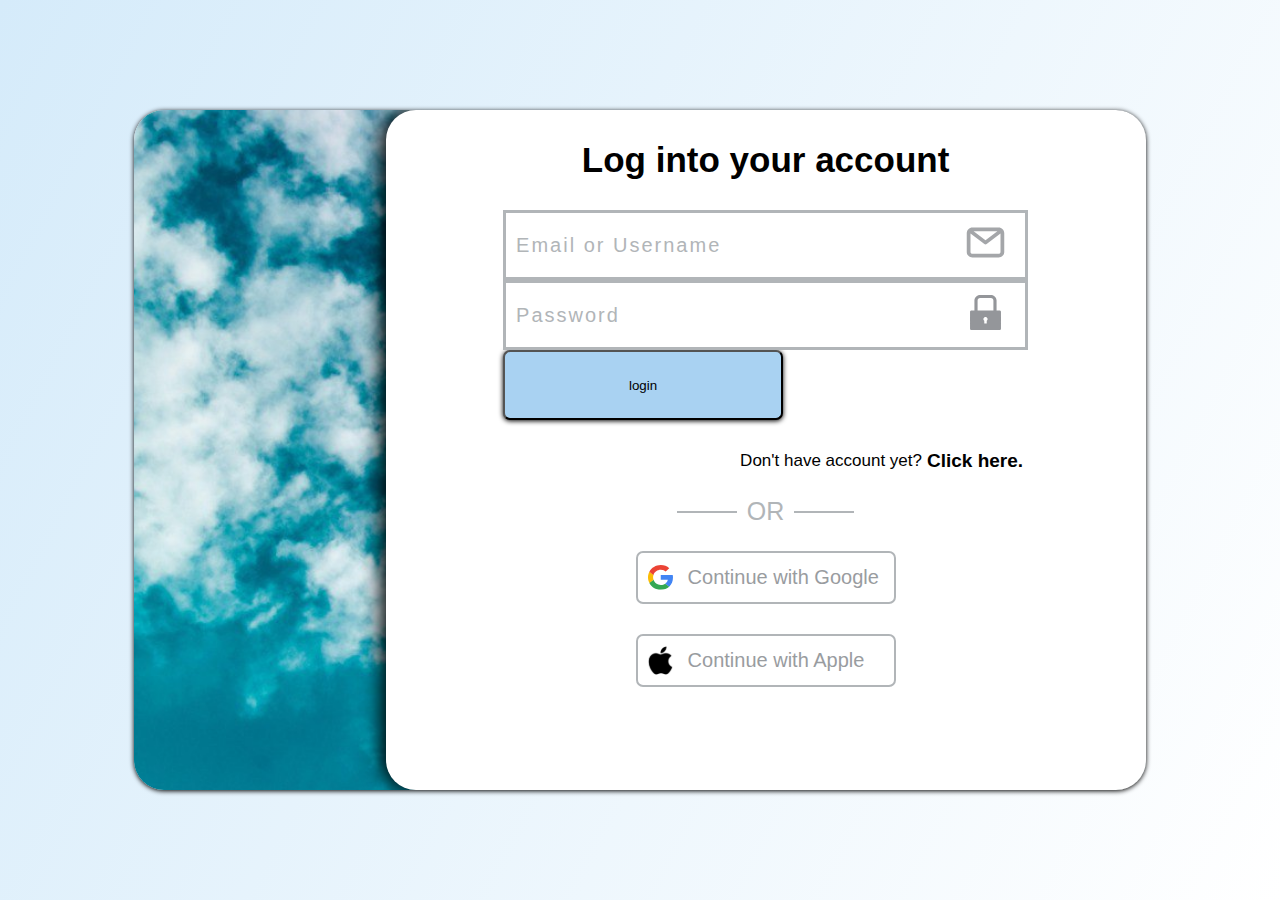
==== public/html/login.html @ 2d3652a4 "init commit" ====
<!doctype html>
<html lang="en-US">

<head>
    <meta charset="utf-8" />
    <meta name="viewport" content="width=device-width, initial-scale=1.0">

    <title>My page title</title>
    <link rel="preconnect" href="https://fonts.googleapis.com">
    <link rel="preconnect" href="https://fonts.gstatic.com" crossorigin>
    <link href="https://fonts.googleapis.com/css2?family=Inter:wght@100;200;300;400;500;600;700;800;900&display=swap" rel="stylesheet">    
    <link href="/public/css/login.css" rel="stylesheet" />
    <link href="/public/css/global.css" rel="stylesheet" />
</head>

<body>


    <!-- <div class="ref-parent">
        <img class="ref-image" src="../temp/sketch/1.jpg" alt="">
    </div> -->

    <div class="root">
        <div class="root-content">
            <div class="login-section-panel">
                <img class="login-bg" src="/public/img/login-bg.jpg" alt="">

                <div class="login-panel">
                    <div class="log-into-label">
                        <span>Log into your account</span>
                    </div>

                    <form action="/login" method="post">
                        <div class="username">
                            <input type="email" name="email" id="email" placeholder="Email or Username">
                            <img src="/public/img/icon-letter.svg" alt="">
                        </div>

                        <div class="password">
                            <input type="password" name="password" id="password" placeholder="Password">
                            <img src="/public/img/icon-lock.svg" alt="">
                        </div>

                        <div>
                            <input class="login-btn" type="submit" value="login">
                        </div>
                    </form>

                    <div class="no-account">
                        <span class="label">Don't have account yet?</span>
                        <a class="register-btn" href="registration">Click here.</a>
                    </div>

                    <div class="or">
                        <span class="line"></span>
                        <span class="label">OR</span>
                        <span class="line"></span>
                    </div>
                    
                    <div class="login-btn-google">
                        <img class="icon" src="/public/img/icon-google.svg">
                        <span class="label">Continue with Google</span>
                    </div>
                    
                    <div class="login-btn-apple">
                        <img class="icon" src="/public/img/icon-apple.svg">
                        <span class="label">Continue with Apple</span>
                    </div>
                </div>
            </div>

        </div>
    </div>
    </div>






    <script src="../js/global.js"></script>
    <script src="../js/login.js"></script>
</body>

</html>
---- public/css/login.css ----
.ref-parent {
    position: absolute;
    display: flex;
    justify-content: center;
    align-items: center;
    width: 100%;
    z-index: 10;
}

.ref-parent .ref-image {
    width: 1519px;
    object-fit: contain;
    filter: opacity(0.7);
    /* object-position: center; */
}

.root {
    display: flex;
    flex-flow: column;
    /* width: 100%; */
    min-height: 100vh;

    align-items: center;
    /* justify-content: space-between; */

    background: rgb(213,235,250);
    background: linear-gradient(117deg, rgba(213,235,250,1) 0%, rgba(255,255,255,1) 100%); 

}

.root::before {
    content: "";
    display: block;
    flex-grow: 1;
    min-height: 20px;
    /* background-color: red; */
}

.root::after {
    content: "";
    display: block;
    flex-grow: 1;
}

.root>.root-content {
    /* display: block; */
    /* background-color: black; */
    min-width: 760px;
    width: 79%;
    max-width: 1140px;
    /* height: 700px; */
}

.login-section-panel {
    position: relative;
    display: flex;
    /* align-items: stretch; */
    justify-content: flex-end;
    /* width: 100%; */
    /* height: 100%; */
    background-color: rgb(255, 255, 255);

    overflow: hidden;

    border-radius: 30px;

    box-shadow: 0px 1px 5px 0px;


}

.login-section-panel .login-bg {
    position: absolute;
    left: -200px;
    top: 0px;
    width: 140%;
    object-fit:contain;
}

.login-section-panel .login-panel {
    /* position: relative; */
    display: flex;
    flex-flow: column;
    align-items: center;
    justify-content: flex-start;
    gap: 30px;

    background-color: rgb(255, 255, 255);
    width: 760px;
    height: 680px;
    z-index: 1; /*login-bg position is absolute, it means it is on top of all .login-section-panel*/
    
    border-radius: 30px;
    box-shadow: -5px 0px 20px 0px;

    padding-top: 30px;
}

.log-into-label{
    /* height: 110px ; */

    display: flex;
    align-items: flex-end;
}

.login-panel .log-into-label > span{
    font-size: 35px;
    font-weight: 600;

}
.login-panel .password,
.login-panel .username{
    position: relative;
}

.login-panel .password > input,
.login-panel .username > input{
    position: relative;
    border-color: #B1B5B8;
    border-width: 3px;
    border-style: solid;
    width: 525px;
    height: 70px;

    padding: 10px;
    font-size: 20px;
    /* font-weight: 00; */
    letter-spacing: 2px;
}

.login-panel .password > input::placeholder,
.login-panel .username > input::placeholder{
    color: #B1B5B8;
}

.login-panel .password>img,
.login-panel .username>img {
    position: absolute;
    left: 460px;
    top: 10px;
    width: 45px;

}

.login-panel .login-btn{
    background-color: #A9D2F2;
    width: 280px;
    height: 70px;
    box-shadow: 0px 1px 5px 0px;

    display: flex;
    align-items: center;
    justify-content: center;

    border-radius: 7px;
}

.login-panel .login-btn > span{
    color: white;
    font-size: 25px;
    font-weight: 600;
}

.login-panel .no-account{
    display: flex;
    align-items: flex-end;
    justify-content: flex-end;   

    /* height: 38px; */

    width: 515px;
    gap: 5px;
}

.login-panel .no-account .label{
    font-size: 17px;
    line-height: 22px;
}

.login-panel .no-account .register-btn{
    color: black;
    font-size: 19px;
    font-weight: 600;
    line-height: 22px;
    text-decoration: none;
}



.login-panel .or {
    /* background-color: bisque; */
    display: flex;
    align-items: center;
    justify-content: center;

    gap: 10px;

    margin-top: -5px;
    margin-bottom: -5px;
}

.login-panel .or .line{
    background-color: #B1B5B8;
    height: 2px;
    width: 60px;
}

.login-panel .or .label{
    color: #B1B5B8;
    font-size: 25px;
}

.login-panel .login-btn-google,
.login-panel .login-btn-apple{
    width: 260px;
    height: 53px;

    border-radius: 7px;
    border-style: solid;
    border-width: 2px;
    border-color: #B1B5B8;

    display: flex;
    align-items: center;
    justify-content: flex-start;

    padding-left: 10px;
    /* padding-left: 10px; */
    gap:15px;
    /* padding-right: 10px; */
}

.login-panel .login-btn-google .icon,
.login-panel .login-btn-apple .icon{
    /* background-color: black; */
    width: 25px;
}

.login-panel .login-btn-google .label,
.login-panel .login-btn-apple .label{
    font-size: 20px;
    color: #999c9f;
}
---- public/css/global.css ----
@import url('https://fonts.googleapis.com/css2?family=Inter:wght@100;200;300;400;500;600;700;800;900&display=swap');

html {
    box-sizing: border-box;
    font-family: 'Muli', sans-serif;
    }
  
  *,
  *::before,
  *::after {
    box-sizing: inherit;

    /* box-shadow: 0px 0px 0px 1px; */
  }

  html,
  head,
  body{
    padding: 0px;
    margin: 0px;
  }






  /* @import url("https://cdnjs.cloudflare.com/ajax/libs/meyer-reset/2.0/reset.min.css");
@import url("https://fonts.googleapis.com/css?family=Archivo:400,600|Bakbak+One:400");
* {
  -webkit-font-smoothing: antialiased;
  box-sizing: border-box;
}
html,
body {
  margin: 0px;
  height: 100%;
  background-color: #e9e9e9;
} */

/* a blue color as a generic focus style */
/* button:focus-visible {
  outline: 2px solid #4a90e2 !important;
  outline: -webkit-focus-ring-color auto 5px !important;
}
a {
  text-decoration: none;
} */
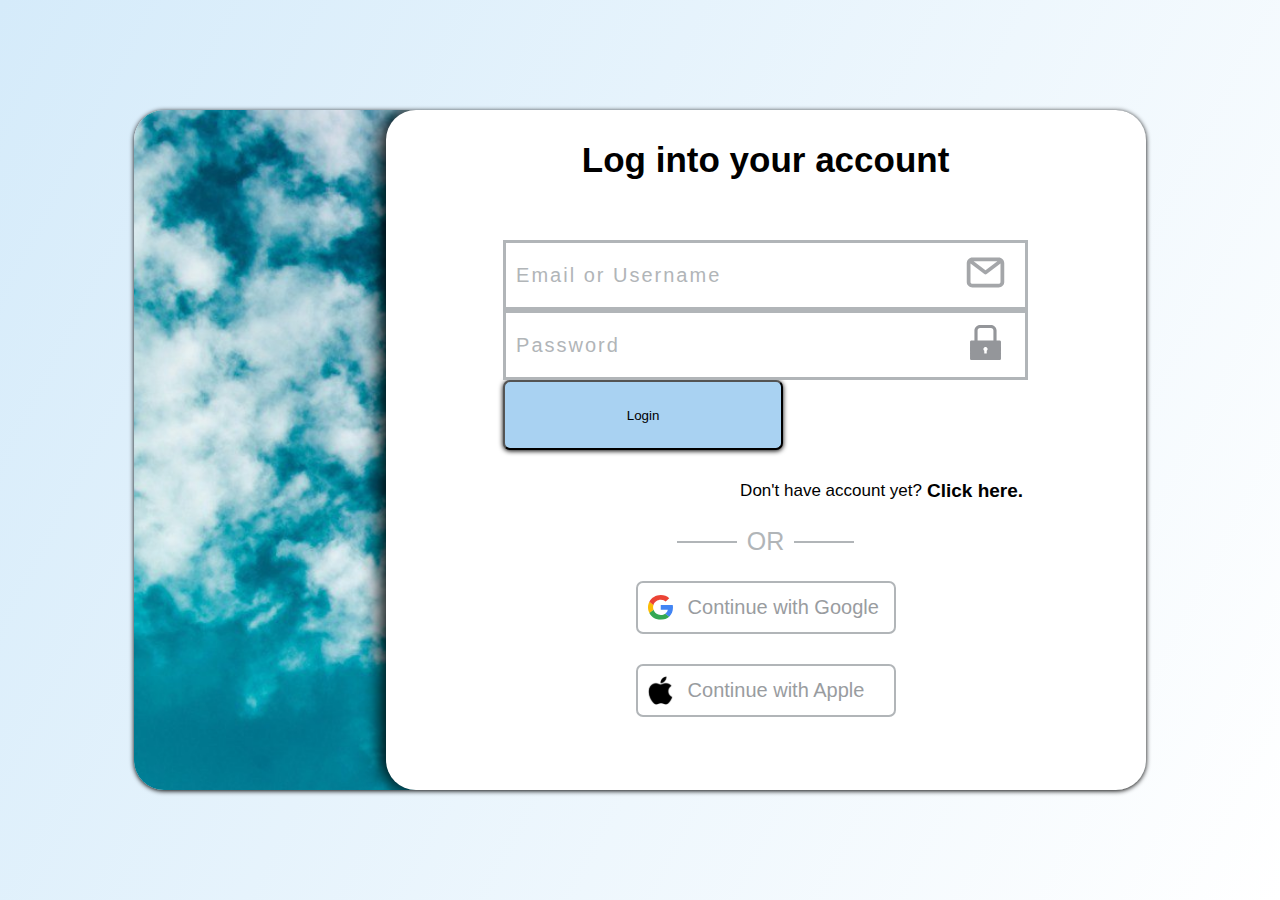
==== commit 00d25ba0: "add calendar,article controller and repository, change record controller" ====
--- a/public/html/login.html
+++ b/public/html/login.html
@@ -30,19 +30,26 @@
                         <span>Log into your account</span>
                     </div>
 
-                    <form action="/login" method="post">
+                    <div>
+                        <?php if(isset($messages)) {
+                            foreach($messages as $message) echo $message;
+                        }
+                        ?>
+                    </div>
+
+                    <form action="login" method="post">
                         <div class="username">
-                            <input type="email" name="email" id="email" placeholder="Email or Username">
+                            <input type="email" name="email"  placeholder="Email or Username">
                             <img src="/public/img/icon-letter.svg" alt="">
                         </div>
 
                         <div class="password">
-                            <input type="password" name="password" id="password" placeholder="Password">
+                            <input type="password" name="password"  placeholder="Password">
                             <img src="/public/img/icon-lock.svg" alt="">
                         </div>
 
                         <div>
-                            <input class="login-btn" type="submit" value="login">
+                            <input class="login-btn" type="submit" value="Login">
                         </div>
                     </form>
 
